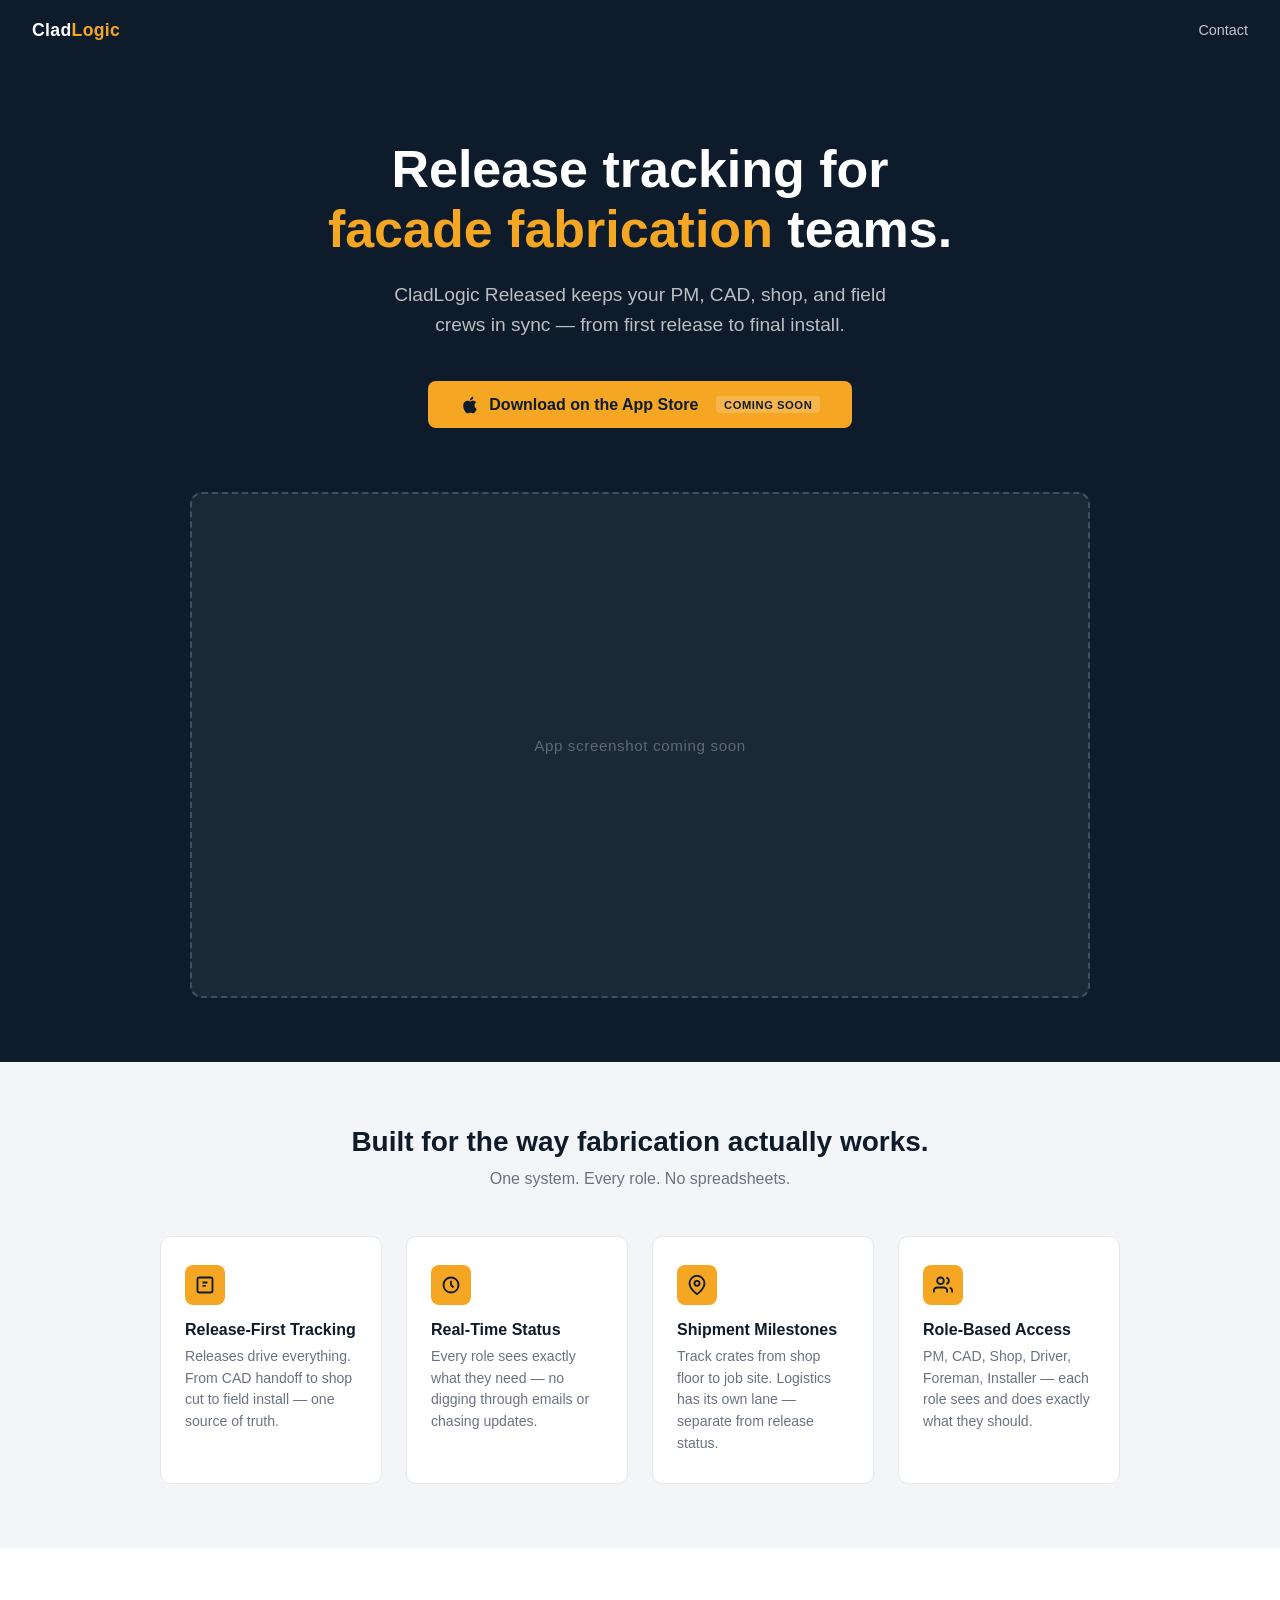
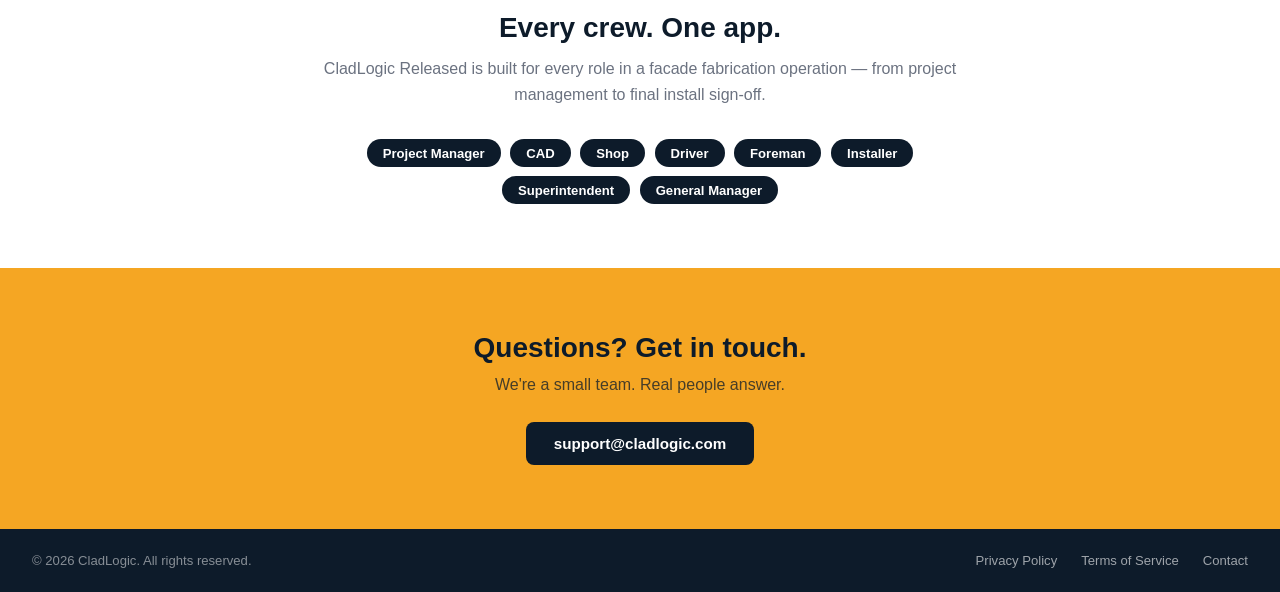
==== index.html @ f586fd06 "v1.9.95 — landing page, privacy, terms, icon" ====
<!DOCTYPE html>
<html lang="en">
<head>
  <meta charset="UTF-8" />
  <meta name="viewport" content="width=device-width, initial-scale=1.0" />
  <title>CladLogic Released</title>
  <style>
    *, *::before, *::after { box-sizing: border-box; margin: 0; padding: 0; }
    :root {
      --navy: #0D1B2A;
      --amber: #F5A623;
      --amber-dark: #D4891A;
      --white: #FFFFFF;
      --gray-light: #F4F5F7;
      --gray-mid: #6B7280;
      --text: #1A1A2E;
    }
    body { font-family: -apple-system, BlinkMacSystemFont, 'Segoe UI', Roboto, sans-serif; background: var(--white); color: var(--text); }
    nav { background: var(--navy); padding: 0 2rem; height: 60px; display: flex; align-items: center; justify-content: space-between; }
    .nav-logo { color: var(--white); font-size: 1.1rem; font-weight: 700; letter-spacing: 0.02em; text-decoration: none; }
    .nav-logo span { color: var(--amber); }
    .nav-link { color: rgba(255,255,255,0.75); text-decoration: none; font-size: 0.9rem; }
    .nav-link:hover { color: var(--white); }
    .hero { background: var(--navy); color: var(--white); padding: 5rem 2rem 4rem; text-align: center; }
    .hero h1 { font-size: clamp(2rem, 5vw, 3.25rem); font-weight: 800; line-height: 1.15; margin-bottom: 1.25rem; }
    .hero h1 span { color: var(--amber); }
    .hero p { font-size: clamp(1rem, 2.5vw, 1.2rem); color: rgba(255,255,255,0.72); max-width: 540px; margin: 0 auto 2.5rem; line-height: 1.6; }
    .btn-app-store { display: inline-flex; align-items: center; gap: 0.6rem; background: var(--amber); color: var(--navy); font-weight: 700; font-size: 1rem; padding: 0.85rem 2rem; border-radius: 8px; text-decoration: none; transition: background 0.15s; }
    .btn-app-store:hover { background: var(--amber-dark); }
    .coming-soon-badge { display: inline-block; margin-left: 0.5rem; font-size: 0.7rem; font-weight: 600; background: rgba(255,255,255,0.18); color: var(--navy); padding: 0.15rem 0.5rem; border-radius: 4px; vertical-align: middle; letter-spacing: 0.05em; text-transform: uppercase; }
    .screenshot-wrap { background: var(--navy); padding: 0 2rem 4rem; display: flex; justify-content: center; }
    .screenshot-placeholder { width: 100%; max-width: 900px; aspect-ratio: 16 / 9; background: rgba(255,255,255,0.06); border: 2px dashed rgba(255,255,255,0.18); border-radius: 12px; display: flex; align-items: center; justify-content: center; color: rgba(255,255,255,0.3); font-size: 0.95rem; letter-spacing: 0.04em; }
</style>
</head>
<body>
  <nav>
    <a href="/" class="nav-logo">Clad<span>Logic</span></a>
    <a href="mailto:support@cladlogic.com" class="nav-link">Contact</a>
  </nav>
  <section class="hero">
    <h1>Release tracking for<br><span>facade fabrication</span> teams.</h1>
    <p>CladLogic Released keeps your PM, CAD, shop, and field crews in sync — from first release to final install.</p>
    <a href="#" class="btn-app-store">
      <svg width="20" height="20" viewBox="0 0 24 24" fill="currentColor"><path d="M18.71 19.5c-.83 1.24-1.71 2.45-3.05 2.47-1.34.03-1.77-.79-3.29-.79-1.53 0-2 .77-3.27.82-1.31.05-2.3-1.32-3.14-2.53C4.25 17 2.94 12.45 4.7 9.39c.87-1.52 2.43-2.48 4.12-2.51 1.28-.02 2.5.87 3.29.87.78 0 2.26-1.07 3.8-.91.65.03 2.47.26 3.64 1.98-.09.06-2.17 1.28-2.15 3.81.03 3.02 2.65 4.03 2.68 4.04-.03.07-.42 1.44-1.38 2.83M13 3.5c.73-.83 1.94-1.46 2.94-1.5.13 1.17-.34 2.35-1.04 3.19-.69.85-1.83 1.51-2.95 1.42-.15-1.15.41-2.35 1.05-3.11z"/></svg>
      Download on the App Store
      <span class="coming-soon-badge">Coming Soon</span>
    </a>
  </section>
  <div class="screenshot-wrap">
    <div class="screenshot-placeholder">App screenshot coming soon</div>
  </div>

  <style>
    .features { background: var(--gray-light); padding: 4rem 2rem; text-align: center; }
    .features h2 { font-size: 1.75rem; font-weight: 700; margin-bottom: 0.75rem; color: var(--navy); }
    .features-sub { color: var(--gray-mid); font-size: 1rem; margin-bottom: 3rem; }
    .feature-grid { display: grid; grid-template-columns: repeat(auto-fit, minmax(220px, 1fr)); gap: 1.5rem; max-width: 960px; margin: 0 auto; }
    .feature-card { background: var(--white); border-radius: 10px; padding: 1.75rem 1.5rem; text-align: left; border: 1px solid #E5E7EB; }
    .feature-icon { width: 40px; height: 40px; background: var(--amber); border-radius: 8px; display: flex; align-items: center; justify-content: center; margin-bottom: 1rem; }
    .feature-card h3 { font-size: 1rem; font-weight: 700; color: var(--navy); margin-bottom: 0.4rem; }
    .feature-card p { font-size: 0.88rem; color: var(--gray-mid); line-height: 1.55; }
    .roles { padding: 4rem 2rem; text-align: center; max-width: 720px; margin: 0 auto; }
    .roles h2 { font-size: 1.75rem; font-weight: 700; color: var(--navy); margin-bottom: 0.75rem; }
    .roles p { color: var(--gray-mid); margin-bottom: 2rem; font-size: 1rem; line-height: 1.6; }
    .role-chips { display: flex; flex-wrap: wrap; gap: 0.6rem; justify-content: center; }
    .role-chip { background: var(--navy); color: var(--white); font-size: 0.82rem; font-weight: 600; padding: 0.4rem 1rem; border-radius: 20px; }
    .cta { background: var(--amber); padding: 4rem 2rem; text-align: center; }
    .cta h2 { font-size: 1.75rem; font-weight: 800; color: var(--navy); margin-bottom: 0.75rem; }
    .cta p { color: var(--navy); opacity: 0.75; margin-bottom: 1.75rem; font-size: 1rem; }
    .btn-contact { display: inline-block; background: var(--navy); color: var(--white); font-weight: 700; font-size: 0.95rem; padding: 0.8rem 1.75rem; border-radius: 8px; text-decoration: none; }
    .btn-contact:hover { opacity: 0.85; }
    footer { background: var(--navy); color: rgba(255,255,255,0.5); font-size: 0.82rem; padding: 1.5rem 2rem; display: flex; flex-wrap: wrap; justify-content: space-between; align-items: center; gap: 0.75rem; }
    footer a { color: rgba(255,255,255,0.6); text-decoration: none; }
    footer a:hover { color: var(--white); }
    .footer-links { display: flex; gap: 1.5rem; }
  </style>

  <section class="features">
    <h2>Built for the way fabrication actually works.</h2>
    <p class="features-sub">One system. Every role. No spreadsheets.</p>
    <div class="feature-grid">
      <div class="feature-card">
        <div class="feature-icon"><svg width="20" height="20" viewBox="0 0 24 24" fill="none" stroke="#0D1B2A" stroke-width="2.2"><rect x="3" y="3" width="18" height="18" rx="2"/><path d="M9 9h6M9 13h4"/></svg></div>
        <h3>Release-First Tracking</h3>
        <p>Releases drive everything. From CAD handoff to shop cut to field install — one source of truth.</p>
      </div>
      <div class="feature-card">
        <div class="feature-icon"><svg width="20" height="20" viewBox="0 0 24 24" fill="none" stroke="#0D1B2A" stroke-width="2.2"><circle cx="12" cy="12" r="9"/><path d="M12 7v5l3 3"/></svg></div>
        <h3>Real-Time Status</h3>
        <p>Every role sees exactly what they need — no digging through emails or chasing updates.</p>
      </div>
      <div class="feature-card">
        <div class="feature-icon"><svg width="20" height="20" viewBox="0 0 24 24" fill="none" stroke="#0D1B2A" stroke-width="2.2"><path d="M21 10c0 7-9 13-9 13s-9-6-9-13a9 9 0 0118 0z"/><circle cx="12" cy="10" r="3"/></svg></div>
        <h3>Shipment Milestones</h3>
        <p>Track crates from shop floor to job site. Logistics has its own lane — separate from release status.</p>
      </div>
      <div class="feature-card">
        <div class="feature-icon"><svg width="20" height="20" viewBox="0 0 24 24" fill="none" stroke="#0D1B2A" stroke-width="2.2"><path d="M17 21v-2a4 4 0 00-4-4H5a4 4 0 00-4 4v2"/><circle cx="9" cy="7" r="4"/><path d="M23 21v-2a4 4 0 00-3-3.87M16 3.13a4 4 0 010 7.75"/></svg></div>
        <h3>Role-Based Access</h3>
        <p>PM, CAD, Shop, Driver, Foreman, Installer — each role sees and does exactly what they should.</p>
      </div>
    </div>
  </section>

  <section class="roles">
    <h2>Every crew. One app.</h2>
    <p>CladLogic Released is built for every role in a facade fabrication operation — from project management to final install sign-off.</p>
    <div class="role-chips">
      <span class="role-chip">Project Manager</span>
      <span class="role-chip">CAD</span>
      <span class="role-chip">Shop</span>
      <span class="role-chip">Driver</span>
      <span class="role-chip">Foreman</span>
      <span class="role-chip">Installer</span>
      <span class="role-chip">Superintendent</span>
      <span class="role-chip">General Manager</span>
    </div>
  </section>

  <section class="cta">
    <h2>Questions? Get in touch.</h2>
    <p>We're a small team. Real people answer.</p>
    <a href="mailto:support@cladlogic.com" class="btn-contact">support@cladlogic.com</a>
  </section>

  <footer>
    <span>&copy; 2026 CladLogic. All rights reserved.</span>
    <div class="footer-links">
      <a href="privacy.html">Privacy Policy</a>
      <a href="terms.html">Terms of Service</a>
      <a href="mailto:support@cladlogic.com">Contact</a>
    </div>
  </footer>

</body>
</html>
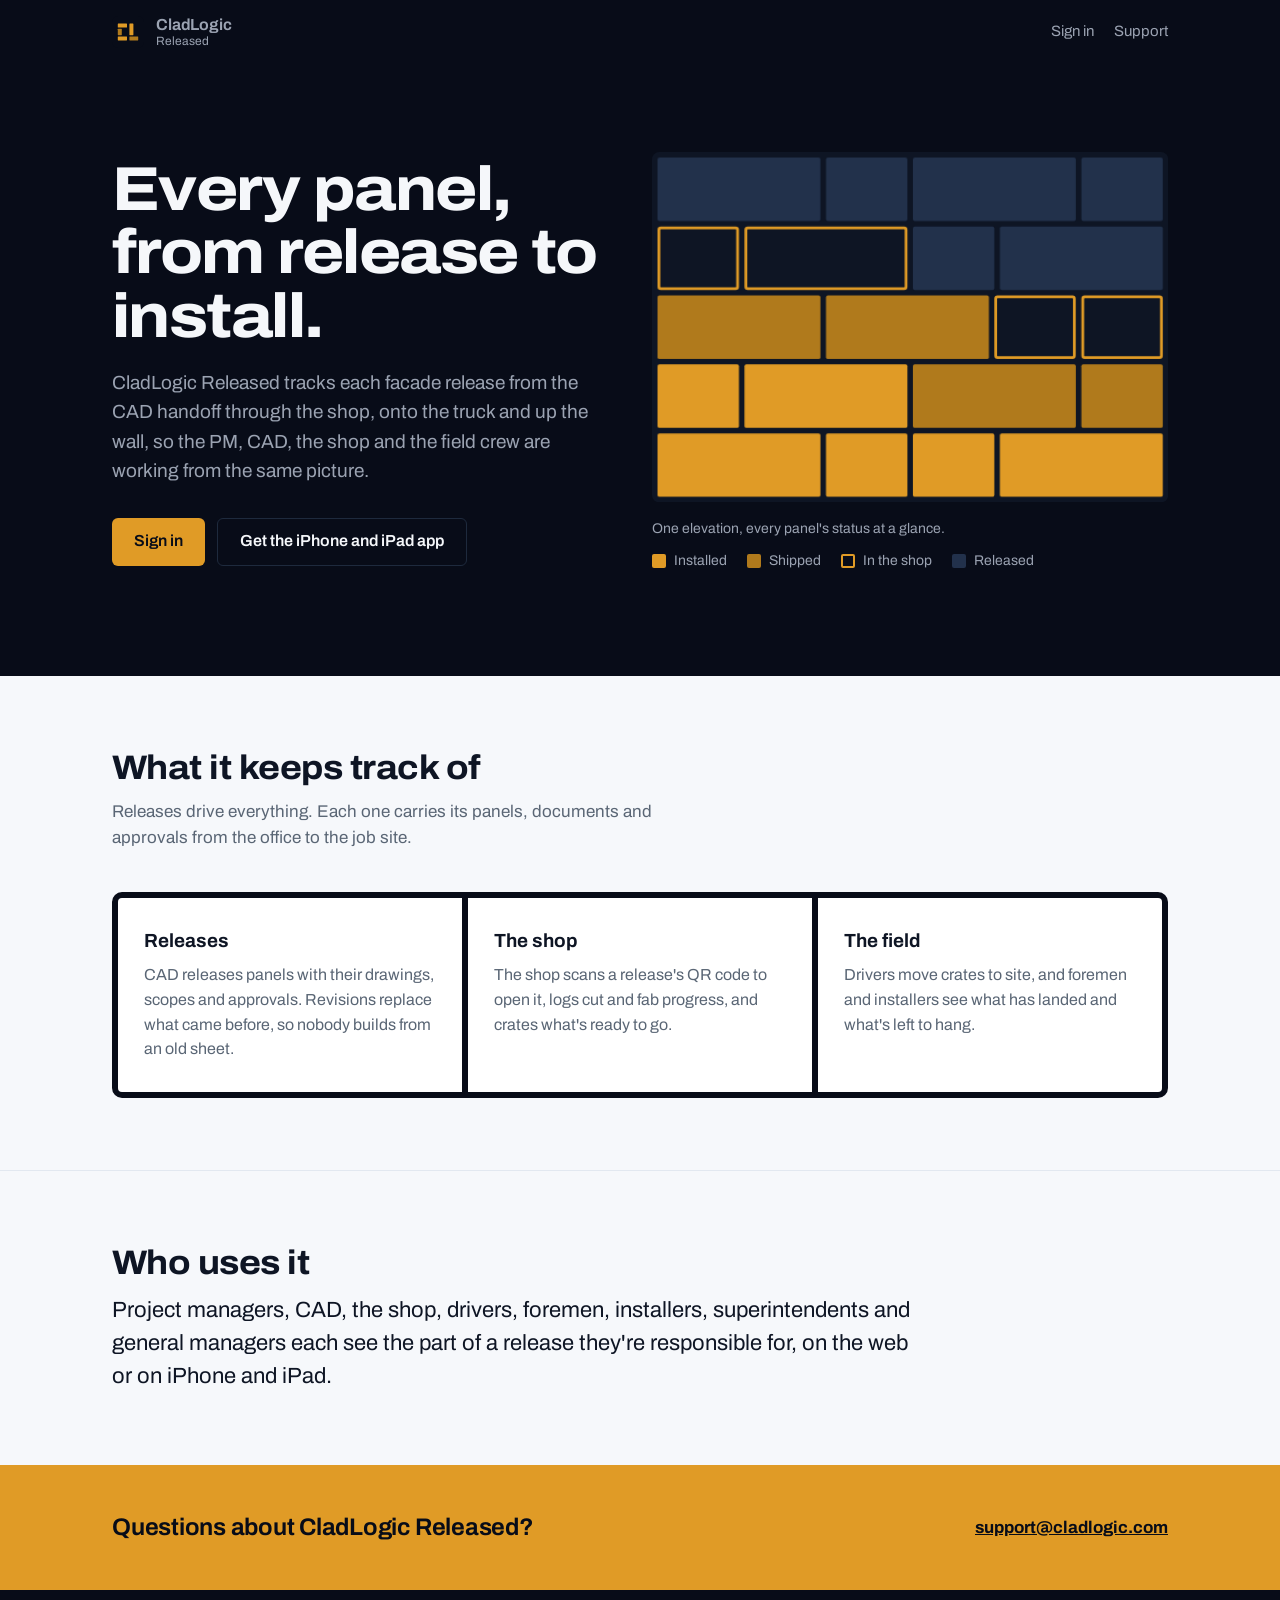
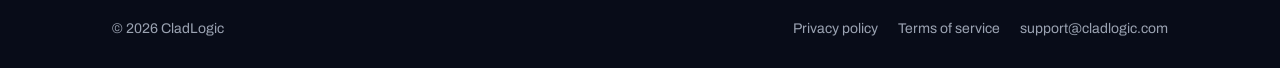
==== commit 998a8f3d: "cladlogic.com redesign: panel-CL mark, Workshop Graphite palette, App Store link; legal text unchang" ====
--- a/index.html
+++ b/index.html
@@ -1,136 +1,60 @@
-<!DOCTYPE html>
+<!doctype html>
 <html lang="en">
 <head>
-  <meta charset="UTF-8" />
-  <meta name="viewport" content="width=device-width, initial-scale=1.0" />
-  <title>CladLogic Released</title>
-  <style>
-    *, *::before, *::after { box-sizing: border-box; margin: 0; padding: 0; }
-    :root {
-      --navy: #0D1B2A;
-      --amber: #F5A623;
-      --amber-dark: #D4891A;
-      --white: #FFFFFF;
-      --gray-light: #F4F5F7;
-      --gray-mid: #6B7280;
-      --text: #1A1A2E;
-    }
-    body { font-family: -apple-system, BlinkMacSystemFont, 'Segoe UI', Roboto, sans-serif; background: var(--white); color: var(--text); }
-    nav { background: var(--navy); padding: 0 2rem; height: 60px; display: flex; align-items: center; justify-content: space-between; }
-    .nav-logo { color: var(--white); font-size: 1.1rem; font-weight: 700; letter-spacing: 0.02em; text-decoration: none; }
-    .nav-logo span { color: var(--amber); }
-    .nav-link { color: rgba(255,255,255,0.75); text-decoration: none; font-size: 0.9rem; }
-    .nav-link:hover { color: var(--white); }
-    .hero { background: var(--navy); color: var(--white); padding: 5rem 2rem 4rem; text-align: center; }
-    .hero h1 { font-size: clamp(2rem, 5vw, 3.25rem); font-weight: 800; line-height: 1.15; margin-bottom: 1.25rem; }
-    .hero h1 span { color: var(--amber); }
-    .hero p { font-size: clamp(1rem, 2.5vw, 1.2rem); color: rgba(255,255,255,0.72); max-width: 540px; margin: 0 auto 2.5rem; line-height: 1.6; }
-    .btn-app-store { display: inline-flex; align-items: center; gap: 0.6rem; background: var(--amber); color: var(--navy); font-weight: 700; font-size: 1rem; padding: 0.85rem 2rem; border-radius: 8px; text-decoration: none; transition: background 0.15s; }
-    .btn-app-store:hover { background: var(--amber-dark); }
-    .coming-soon-badge { display: inline-block; margin-left: 0.5rem; font-size: 0.7rem; font-weight: 600; background: rgba(255,255,255,0.18); color: var(--navy); padding: 0.15rem 0.5rem; border-radius: 4px; vertical-align: middle; letter-spacing: 0.05em; text-transform: uppercase; }
-    .screenshot-wrap { background: var(--navy); padding: 0 2rem 4rem; display: flex; justify-content: center; }
-    .screenshot-placeholder { width: 100%; max-width: 900px; aspect-ratio: 16 / 9; background: rgba(255,255,255,0.06); border: 2px dashed rgba(255,255,255,0.18); border-radius: 12px; display: flex; align-items: center; justify-content: center; color: rgba(255,255,255,0.3); font-size: 0.95rem; letter-spacing: 0.04em; }
-</style>
+<meta charset="utf-8">
+<meta name="viewport" content="width=device-width, initial-scale=1">
+<title>CladLogic Released — release tracking for facade fabrication</title>
+<meta name="description" content="CladLogic Released tracks every facade panel release from CAD to shop to install, for PMs, CAD, the shop and field crews.">
+<link rel="icon" href="/mark.svg" type="image/svg+xml">
+<link rel="preconnect" href="https://fonts.googleapis.com"><link rel="preconnect" href="https://fonts.gstatic.com" crossorigin>
+<link href="https://fonts.googleapis.com/css2?family=Archivo:wdth,wght@100..125,400..800&display=swap" rel="stylesheet">
+<link rel="stylesheet" href="/site.css">
 </head>
 <body>
-  <nav>
-    <a href="/" class="nav-logo">Clad<span>Logic</span></a>
-    <a href="mailto:support@cladlogic.com" class="nav-link">Contact</a>
-  </nav>
-  <section class="hero">
-    <h1>Release tracking for<br><span>facade fabrication</span> teams.</h1>
-    <p>CladLogic Released keeps your PM, CAD, shop, and field crews in sync — from first release to final install.</p>
-    <a href="#" class="btn-app-store">
-      <svg width="20" height="20" viewBox="0 0 24 24" fill="currentColor"><path d="M18.71 19.5c-.83 1.24-1.71 2.45-3.05 2.47-1.34.03-1.77-.79-3.29-.79-1.53 0-2 .77-3.27.82-1.31.05-2.3-1.32-3.14-2.53C4.25 17 2.94 12.45 4.7 9.39c.87-1.52 2.43-2.48 4.12-2.51 1.28-.02 2.5.87 3.29.87.78 0 2.26-1.07 3.8-.91.65.03 2.47.26 3.64 1.98-.09.06-2.17 1.28-2.15 3.81.03 3.02 2.65 4.03 2.68 4.04-.03.07-.42 1.44-1.38 2.83M13 3.5c.73-.83 1.94-1.46 2.94-1.5.13 1.17-.34 2.35-1.04 3.19-.69.85-1.83 1.51-2.95 1.42-.15-1.15.41-2.35 1.05-3.11z"/></svg>
-      Download on the App Store
-      <span class="coming-soon-badge">Coming Soon</span>
-    </a>
-  </section>
-  <div class="screenshot-wrap">
-    <div class="screenshot-placeholder">App screenshot coming soon</div>
+<header class="bar"><div class="wrap">
+  <a class="brand" href="/index.html" aria-label="CladLogic Released home"><img src="/mark.svg" alt=""><span><b>CladLogic</b><span>Released</span></span></a>
+  <nav aria-label="Site"><a href="https://released.cladlogic.com">Sign in</a><a href="mailto:support@cladlogic.com">Support</a></nav>
+</div></header>
+<main>
+<section class="hero"><div class="wrap">
+  <div>
+    <h1>Every panel, from release to install.</h1>
+    <p>CladLogic Released tracks each facade release from the CAD handoff through the shop, onto the truck and up the wall, so the PM, CAD, the shop and the field crew are working from the same picture.</p>
+    <div class="actions">
+      <a class="btn btn-primary" href="https://released.cladlogic.com">Sign in</a>
+      <a class="btn btn-quiet" href="https://apps.apple.com/us/app/cladlogic/id6763144675">Get the iPhone and iPad app</a>
+    </div>
   </div>
+  <figure class="elevation">
+    <svg viewBox="0 0 560 380" role="img" aria-labelledby="elev-title"><title id="elev-title">A building elevation made of facade panels. The lower panels are installed, the ones above them are shipped or in the shop, and the top row is released and waiting.</title><rect width="560" height="380" rx="8" fill="#0E1524"/><rect class="p" style="animation-delay:0.15s" x="6.0" y="305.2" width="176.7" height="68.8" rx="2" fill="#E09B26"/><rect class="p" style="animation-delay:0.22s" x="188.7" y="305.2" width="88.3" height="68.8" rx="2" fill="#E09B26"/><rect class="p" style="animation-delay:0.29s" x="283.0" y="305.2" width="88.3" height="68.8" rx="2" fill="#E09B26"/><rect class="p" style="animation-delay:0.36s" x="377.3" y="305.2" width="176.7" height="68.8" rx="2" fill="#E09B26"/><rect class="p" style="animation-delay:0.43s" x="6.0" y="230.4" width="88.3" height="68.8" rx="2" fill="#E09B26"/><rect class="p" style="animation-delay:0.50s" x="100.3" y="230.4" width="176.7" height="68.8" rx="2" fill="#E09B26"/><rect class="p" style="animation-delay:0.57s" x="283.0" y="230.4" width="176.7" height="68.8" rx="2" fill="#B07A1C"/><rect class="p" style="animation-delay:0.64s" x="465.7" y="230.4" width="88.3" height="68.8" rx="2" fill="#B07A1C"/><rect class="p" style="animation-delay:0.71s" x="6.0" y="155.6" width="176.7" height="68.8" rx="2" fill="#B07A1C"/><rect class="p" style="animation-delay:0.78s" x="188.7" y="155.6" width="176.7" height="68.8" rx="2" fill="#B07A1C"/><rect class="p" style="animation-delay:0.85s" x="372.8" y="157.1" width="85.3" height="65.8" rx="2" fill="none" stroke="#E09B26" stroke-width="3"/><rect class="p" style="animation-delay:0.92s" x="467.2" y="157.1" width="85.3" height="65.8" rx="2" fill="none" stroke="#E09B26" stroke-width="3"/><rect class="p" style="animation-delay:0.99s" x="7.5" y="82.3" width="85.3" height="65.8" rx="2" fill="none" stroke="#E09B26" stroke-width="3"/><rect class="p" style="animation-delay:1.06s" x="101.8" y="82.3" width="173.7" height="65.8" rx="2" fill="none" stroke="#E09B26" stroke-width="3"/><rect class="p" style="animation-delay:1.13s" x="283.0" y="80.8" width="88.3" height="68.8" rx="2" fill="#22314B"/><rect class="p" style="animation-delay:1.20s" x="377.3" y="80.8" width="176.7" height="68.8" rx="2" fill="#22314B"/><rect class="p" style="animation-delay:1.27s" x="6.0" y="6.0" width="176.7" height="68.8" rx="2" fill="#22314B"/><rect class="p" style="animation-delay:1.34s" x="188.7" y="6.0" width="88.3" height="68.8" rx="2" fill="#22314B"/><rect class="p" style="animation-delay:1.41s" x="283.0" y="6.0" width="176.7" height="68.8" rx="2" fill="#22314B"/><rect class="p" style="animation-delay:1.48s" x="465.7" y="6.0" width="88.3" height="68.8" rx="2" fill="#22314B"/></svg>
+    <figcaption>One elevation, every panel's status at a glance.</figcaption>
+    <ul class="legend"><li><i class="sw installed"></i>Installed</li><li><i class="sw shipped"></i>Shipped</li><li><i class="sw shop"></i>In the shop</li><li><i class="sw released"></i>Released</li></ul>
+  </figure>
+</div></section>
 
-  <style>
-    .features { background: var(--gray-light); padding: 4rem 2rem; text-align: center; }
-    .features h2 { font-size: 1.75rem; font-weight: 700; margin-bottom: 0.75rem; color: var(--navy); }
-    .features-sub { color: var(--gray-mid); font-size: 1rem; margin-bottom: 3rem; }
-    .feature-grid { display: grid; grid-template-columns: repeat(auto-fit, minmax(220px, 1fr)); gap: 1.5rem; max-width: 960px; margin: 0 auto; }
-    .feature-card { background: var(--white); border-radius: 10px; padding: 1.75rem 1.5rem; text-align: left; border: 1px solid #E5E7EB; }
-    .feature-icon { width: 40px; height: 40px; background: var(--amber); border-radius: 8px; display: flex; align-items: center; justify-content: center; margin-bottom: 1rem; }
-    .feature-card h3 { font-size: 1rem; font-weight: 700; color: var(--navy); margin-bottom: 0.4rem; }
-    .feature-card p { font-size: 0.88rem; color: var(--gray-mid); line-height: 1.55; }
-    .roles { padding: 4rem 2rem; text-align: center; max-width: 720px; margin: 0 auto; }
-    .roles h2 { font-size: 1.75rem; font-weight: 700; color: var(--navy); margin-bottom: 0.75rem; }
-    .roles p { color: var(--gray-mid); margin-bottom: 2rem; font-size: 1rem; line-height: 1.6; }
-    .role-chips { display: flex; flex-wrap: wrap; gap: 0.6rem; justify-content: center; }
-    .role-chip { background: var(--navy); color: var(--white); font-size: 0.82rem; font-weight: 600; padding: 0.4rem 1rem; border-radius: 20px; }
-    .cta { background: var(--amber); padding: 4rem 2rem; text-align: center; }
-    .cta h2 { font-size: 1.75rem; font-weight: 800; color: var(--navy); margin-bottom: 0.75rem; }
-    .cta p { color: var(--navy); opacity: 0.75; margin-bottom: 1.75rem; font-size: 1rem; }
-    .btn-contact { display: inline-block; background: var(--navy); color: var(--white); font-weight: 700; font-size: 0.95rem; padding: 0.8rem 1.75rem; border-radius: 8px; text-decoration: none; }
-    .btn-contact:hover { opacity: 0.85; }
-    footer { background: var(--navy); color: rgba(255,255,255,0.5); font-size: 0.82rem; padding: 1.5rem 2rem; display: flex; flex-wrap: wrap; justify-content: space-between; align-items: center; gap: 0.75rem; }
-    footer a { color: rgba(255,255,255,0.6); text-decoration: none; }
-    footer a:hover { color: var(--white); }
-    .footer-links { display: flex; gap: 1.5rem; }
-  </style>
+<section class="band"><div class="wrap">
+  <h2>What it keeps track of</h2>
+  <p class="lede">Releases drive everything. Each one carries its panels, documents and approvals from the office to the job site.</p>
+  <div class="lanes">
+    <div class="lane"><h3>Releases</h3><p>CAD releases panels with their drawings, scopes and approvals. Revisions replace what came before, so nobody builds from an old sheet.</p></div>
+    <div class="lane"><h3>The shop</h3><p>The shop scans a release's QR code to open it, logs cut and fab progress, and crates what's ready to go.</p></div>
+    <div class="lane"><h3>The field</h3><p>Drivers move crates to site, and foremen and installers see what has landed and what's left to hang.</p></div>
+  </div>
+</div></section>
 
-  <section class="features">
-    <h2>Built for the way fabrication actually works.</h2>
-    <p class="features-sub">One system. Every role. No spreadsheets.</p>
-    <div class="feature-grid">
-      <div class="feature-card">
-        <div class="feature-icon"><svg width="20" height="20" viewBox="0 0 24 24" fill="none" stroke="#0D1B2A" stroke-width="2.2"><rect x="3" y="3" width="18" height="18" rx="2"/><path d="M9 9h6M9 13h4"/></svg></div>
-        <h3>Release-First Tracking</h3>
-        <p>Releases drive everything. From CAD handoff to shop cut to field install — one source of truth.</p>
-      </div>
-      <div class="feature-card">
-        <div class="feature-icon"><svg width="20" height="20" viewBox="0 0 24 24" fill="none" stroke="#0D1B2A" stroke-width="2.2"><circle cx="12" cy="12" r="9"/><path d="M12 7v5l3 3"/></svg></div>
-        <h3>Real-Time Status</h3>
-        <p>Every role sees exactly what they need — no digging through emails or chasing updates.</p>
-      </div>
-      <div class="feature-card">
-        <div class="feature-icon"><svg width="20" height="20" viewBox="0 0 24 24" fill="none" stroke="#0D1B2A" stroke-width="2.2"><path d="M21 10c0 7-9 13-9 13s-9-6-9-13a9 9 0 0118 0z"/><circle cx="12" cy="10" r="3"/></svg></div>
-        <h3>Shipment Milestones</h3>
-        <p>Track crates from shop floor to job site. Logistics has its own lane — separate from release status.</p>
-      </div>
-      <div class="feature-card">
-        <div class="feature-icon"><svg width="20" height="20" viewBox="0 0 24 24" fill="none" stroke="#0D1B2A" stroke-width="2.2"><path d="M17 21v-2a4 4 0 00-4-4H5a4 4 0 00-4 4v2"/><circle cx="9" cy="7" r="4"/><path d="M23 21v-2a4 4 0 00-3-3.87M16 3.13a4 4 0 010 7.75"/></svg></div>
-        <h3>Role-Based Access</h3>
-        <p>PM, CAD, Shop, Driver, Foreman, Installer — each role sees and does exactly what they should.</p>
-      </div>
-    </div>
-  </section>
+<section class="band crew"><div class="wrap">
+  <h2>Who uses it</h2>
+  <p>Project managers, CAD, the shop, drivers, foremen, installers, superintendents and general managers each see the part of a release they're responsible for, on the web or on iPhone and iPad.</p>
+</div></section>
 
-  <section class="roles">
-    <h2>Every crew. One app.</h2>
-    <p>CladLogic Released is built for every role in a facade fabrication operation — from project management to final install sign-off.</p>
-    <div class="role-chips">
-      <span class="role-chip">Project Manager</span>
-      <span class="role-chip">CAD</span>
-      <span class="role-chip">Shop</span>
-      <span class="role-chip">Driver</span>
-      <span class="role-chip">Foreman</span>
-      <span class="role-chip">Installer</span>
-      <span class="role-chip">Superintendent</span>
-      <span class="role-chip">General Manager</span>
-    </div>
-  </section>
-
-  <section class="cta">
-    <h2>Questions? Get in touch.</h2>
-    <p>We're a small team. Real people answer.</p>
-    <a href="mailto:support@cladlogic.com" class="btn-contact">support@cladlogic.com</a>
-  </section>
-
-  <footer>
-    <span>&copy; 2026 CladLogic. All rights reserved.</span>
-    <div class="footer-links">
-      <a href="privacy.html">Privacy Policy</a>
-      <a href="terms.html">Terms of Service</a>
-      <a href="mailto:support@cladlogic.com">Contact</a>
-    </div>
-  </footer>
-
+<section class="contact"><div class="wrap">
+  <p>Questions about CladLogic Released?</p>
+  <a href="mailto:support@cladlogic.com">support@cladlogic.com</a>
+</div></section>
+</main>
+<footer><div class="wrap">
+  <span>&copy; 2026 CladLogic</span>
+  <nav aria-label="Legal"><a href="/privacy.html">Privacy policy</a><a href="/terms.html">Terms of service</a><a href="mailto:support@cladlogic.com">support@cladlogic.com</a></nav>
+</div></footer>
 </body>
 </html>
--- a/site.css
+++ b/site.css
@@ -0,0 +1,90 @@
+:root{
+  --navy:#080C18; --steel:#0E1524; --steel-2:#17233A; --joint:#1E2A3D;
+  --panel:#E09B26; --panel-hover:#F0AD3E; --shade:#B07A1C;
+  --paper:#F6F8FB; --white:#FFFFFF; --ink:#0E1524; --muted:#5A6675; --line:#E2E8F0;
+  --on-dark:#F5F7FA; --on-dark-muted:#9BA3B2; --amber-ink:#9A6512;
+  --wrap:1120px; --g:16px;
+}
+*,*::before,*::after{box-sizing:border-box}
+html{-webkit-text-size-adjust:100%}
+body{margin:0;background:var(--paper);color:var(--ink);font-family:"Archivo",system-ui,-apple-system,"Segoe UI",sans-serif;font-size:17px;line-height:1.55;font-variation-settings:"wdth" 100}
+a{color:inherit}
+:focus-visible{outline:3px solid var(--panel);outline-offset:3px;border-radius:4px}
+.wrap{max-width:var(--wrap);margin:0 auto;padding:0 var(--g)}
+@media (min-width:720px){:root{--g:32px}}
+
+/* header */
+.bar{background:var(--navy);color:var(--on-dark)}
+.bar .wrap{display:flex;align-items:center;justify-content:space-between;height:64px;gap:16px}
+.brand{display:flex;align-items:center;gap:12px;text-decoration:none}
+.brand img{width:32px;height:32px;display:block}
+.brand b{display:block;font-size:16px;font-weight:650;letter-spacing:-.01em;line-height:1.1}
+.brand span{display:block;font-size:12px;color:var(--on-dark-muted);line-height:1.2}
+.bar nav{display:flex;gap:20px;font-size:15px}
+.bar nav a{text-decoration:none;color:var(--on-dark-muted)}
+.bar nav a:hover{color:var(--on-dark)}
+
+/* hero */
+.hero{background:var(--navy);color:var(--on-dark);padding:56px 0 72px}
+.hero .wrap{display:grid;gap:48px;align-items:center}
+@media (min-width:900px){.hero .wrap{grid-template-columns:1fr 1.05fr}.hero{padding:88px 0 104px}}
+.hero h1{margin:0 0 20px;font-size:clamp(36px,5.6vw,62px);line-height:1.02;font-weight:760;letter-spacing:-.025em;font-variation-settings:"wdth" 112;max-width:14ch}
+.hero p{margin:0 0 32px;color:var(--on-dark-muted);font-size:clamp(17px,1.6vw,19px);max-width:46ch}
+.actions{display:flex;flex-wrap:wrap;gap:12px}
+.btn{display:inline-flex;align-items:center;min-height:48px;padding:0 22px;border-radius:6px;font-weight:600;font-size:16px;text-decoration:none}
+.btn-primary{background:var(--panel);color:var(--navy)}
+.btn-primary:hover{background:var(--panel-hover)}
+.btn-quiet{border:1px solid var(--joint);color:var(--on-dark)}
+.btn-quiet:hover{border-color:var(--on-dark-muted)}
+
+/* facade elevation */
+.elevation{margin:0}
+.elevation svg{width:100%;height:auto;display:block}
+.elevation figcaption{margin-top:16px;color:var(--on-dark-muted);font-size:14px}
+.legend{list-style:none;margin:10px 0 0;padding:0;display:flex;flex-wrap:wrap;gap:8px 20px;font-size:14px;color:var(--on-dark-muted)}
+.legend li{display:flex;align-items:center;gap:8px}
+.sw{width:14px;height:14px;border-radius:2px;display:inline-block}
+.sw.installed{background:var(--panel)}.sw.shipped{background:var(--shade)}
+.sw.shop{border:2px solid var(--panel)}.sw.released{background:#22314B}
+@media (prefers-reduced-motion:no-preference){
+  .elevation .p{opacity:0;animation:set .5s ease-out forwards}
+  @keyframes set{from{opacity:0;transform:translateY(6px)}to{opacity:1;transform:none}}
+}
+
+/* body sections */
+.band{padding:72px 0}
+.band h2{margin:0 0 12px;font-size:clamp(26px,3vw,34px);line-height:1.15;letter-spacing:-.015em;font-weight:720;font-variation-settings:"wdth" 108}
+.band .lede{margin:0 0 40px;color:var(--muted);max-width:56ch}
+.lanes{display:grid;gap:6px;background:var(--navy);border:6px solid var(--navy);border-radius:10px}
+@media (min-width:820px){.lanes{grid-template-columns:repeat(3,1fr)}}
+.lane{background:var(--white);padding:28px 26px 30px}
+.lane:first-child{border-radius:4px 4px 0 0}.lane:last-child{border-radius:0 0 4px 4px}
+@media (min-width:820px){.lane:first-child{border-radius:4px 0 0 4px}.lane:last-child{border-radius:0 4px 4px 0}}
+.lane h3{margin:0 0 8px;font-size:19px;font-weight:680}
+.lane p{margin:0;color:var(--muted);font-size:16px}
+.crew{border-top:1px solid var(--line)}
+.crew p{max-width:62ch;margin:0;font-size:clamp(19px,2vw,22px);line-height:1.5}
+.contact{background:var(--panel);color:var(--navy)}
+.contact .wrap{padding-top:44px;padding-bottom:44px;display:flex;flex-wrap:wrap;gap:12px 24px;align-items:center;justify-content:space-between}
+.contact p{margin:0;font-size:clamp(20px,2.2vw,24px);font-weight:650;letter-spacing:-.01em}
+.contact a{font-weight:700}
+
+/* legal pages */
+.page-head{background:var(--navy);color:var(--on-dark);padding:48px 0 44px}
+.page-head h1{margin:0 0 6px;font-size:clamp(30px,4vw,42px);letter-spacing:-.02em;font-weight:740;font-variation-settings:"wdth" 110}
+.page-head p{margin:0;color:var(--on-dark-muted);font-size:15px}
+.legal{background:var(--white)}
+.legal .wrap{padding-top:48px;padding-bottom:72px}
+.legal .content{max-width:68ch}
+.legal h2{font-size:20px;margin:36px 0 10px;font-weight:680}
+.legal h2:first-child{margin-top:0}
+.legal p,.legal li{color:#2B3442}
+.legal ul{padding-left:22px}
+.legal a{color:var(--amber-ink)}
+
+/* footer */
+footer{background:var(--navy);color:var(--on-dark-muted);font-size:14px}
+footer .wrap{padding-top:28px;padding-bottom:28px;display:flex;flex-wrap:wrap;gap:12px 28px;justify-content:space-between;align-items:center}
+footer nav{display:flex;flex-wrap:wrap;gap:20px}
+footer a{text-decoration:none}
+footer a:hover{color:var(--on-dark)}
